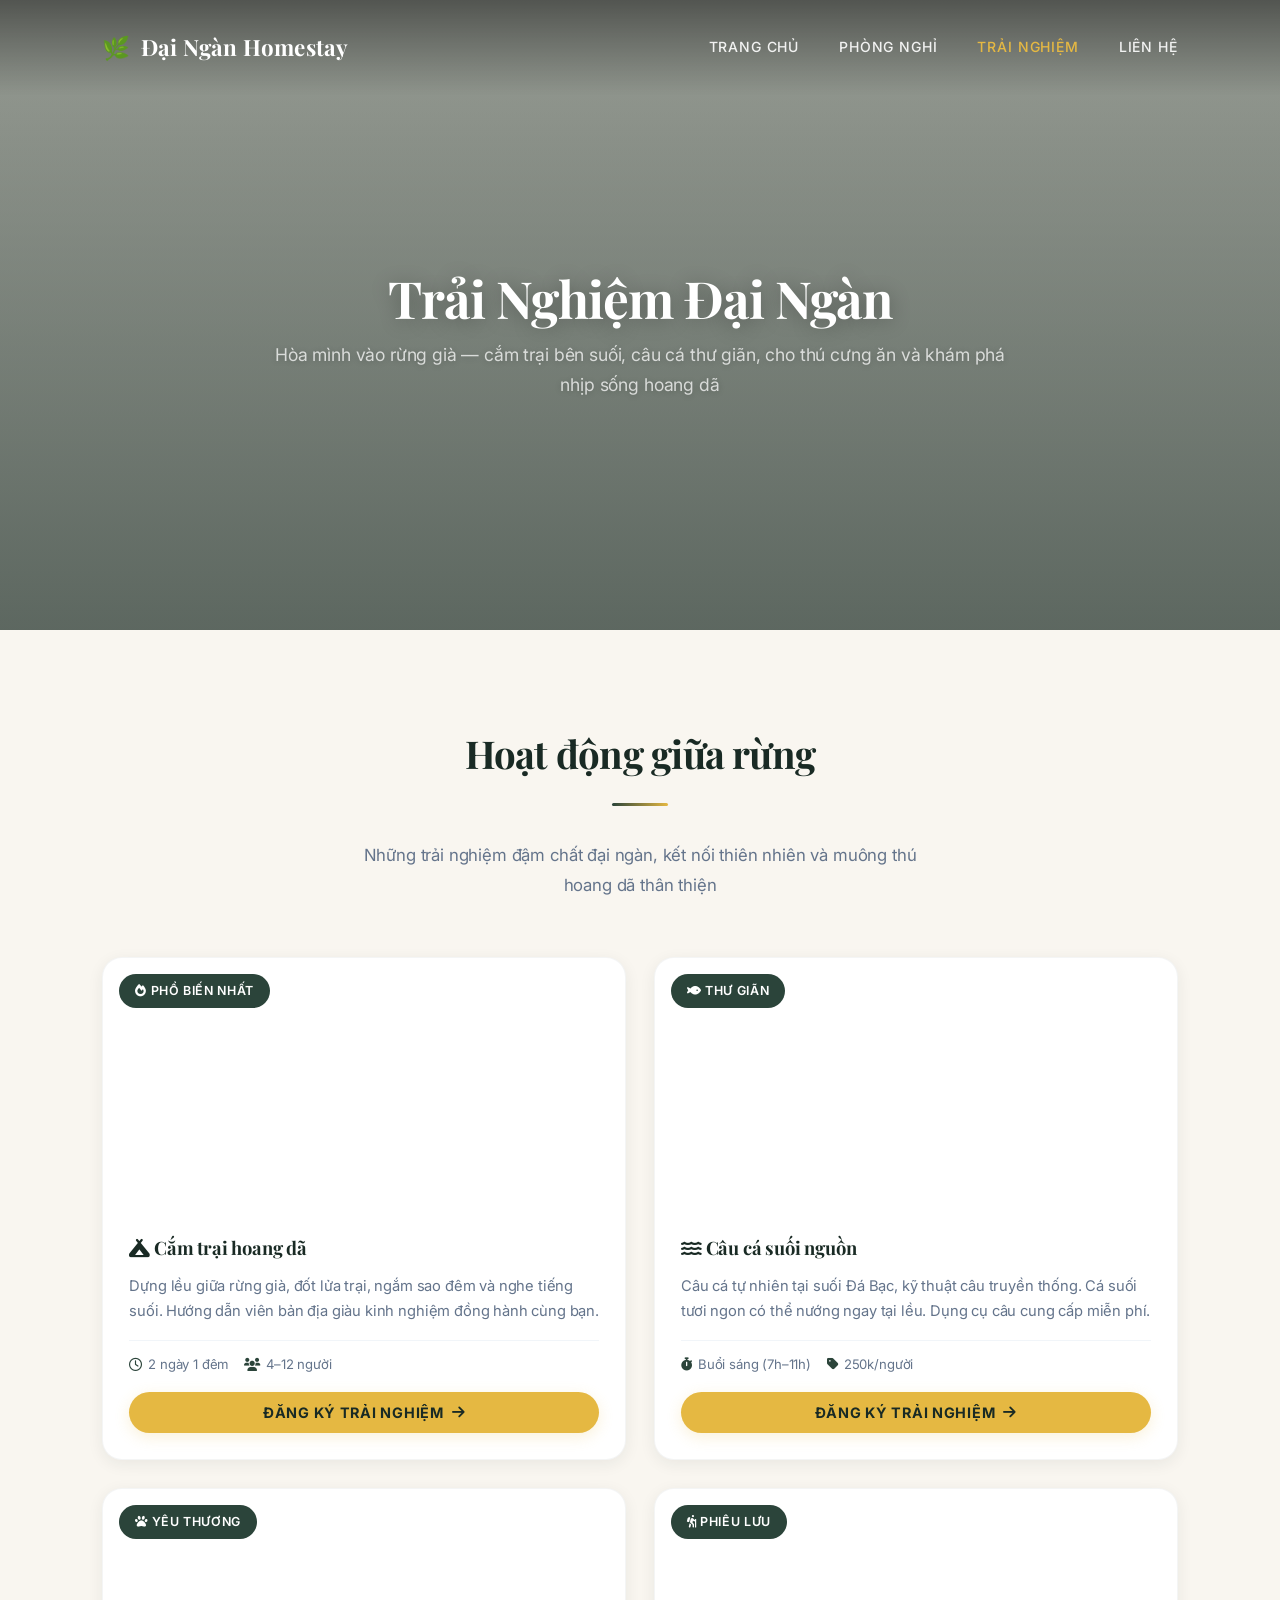
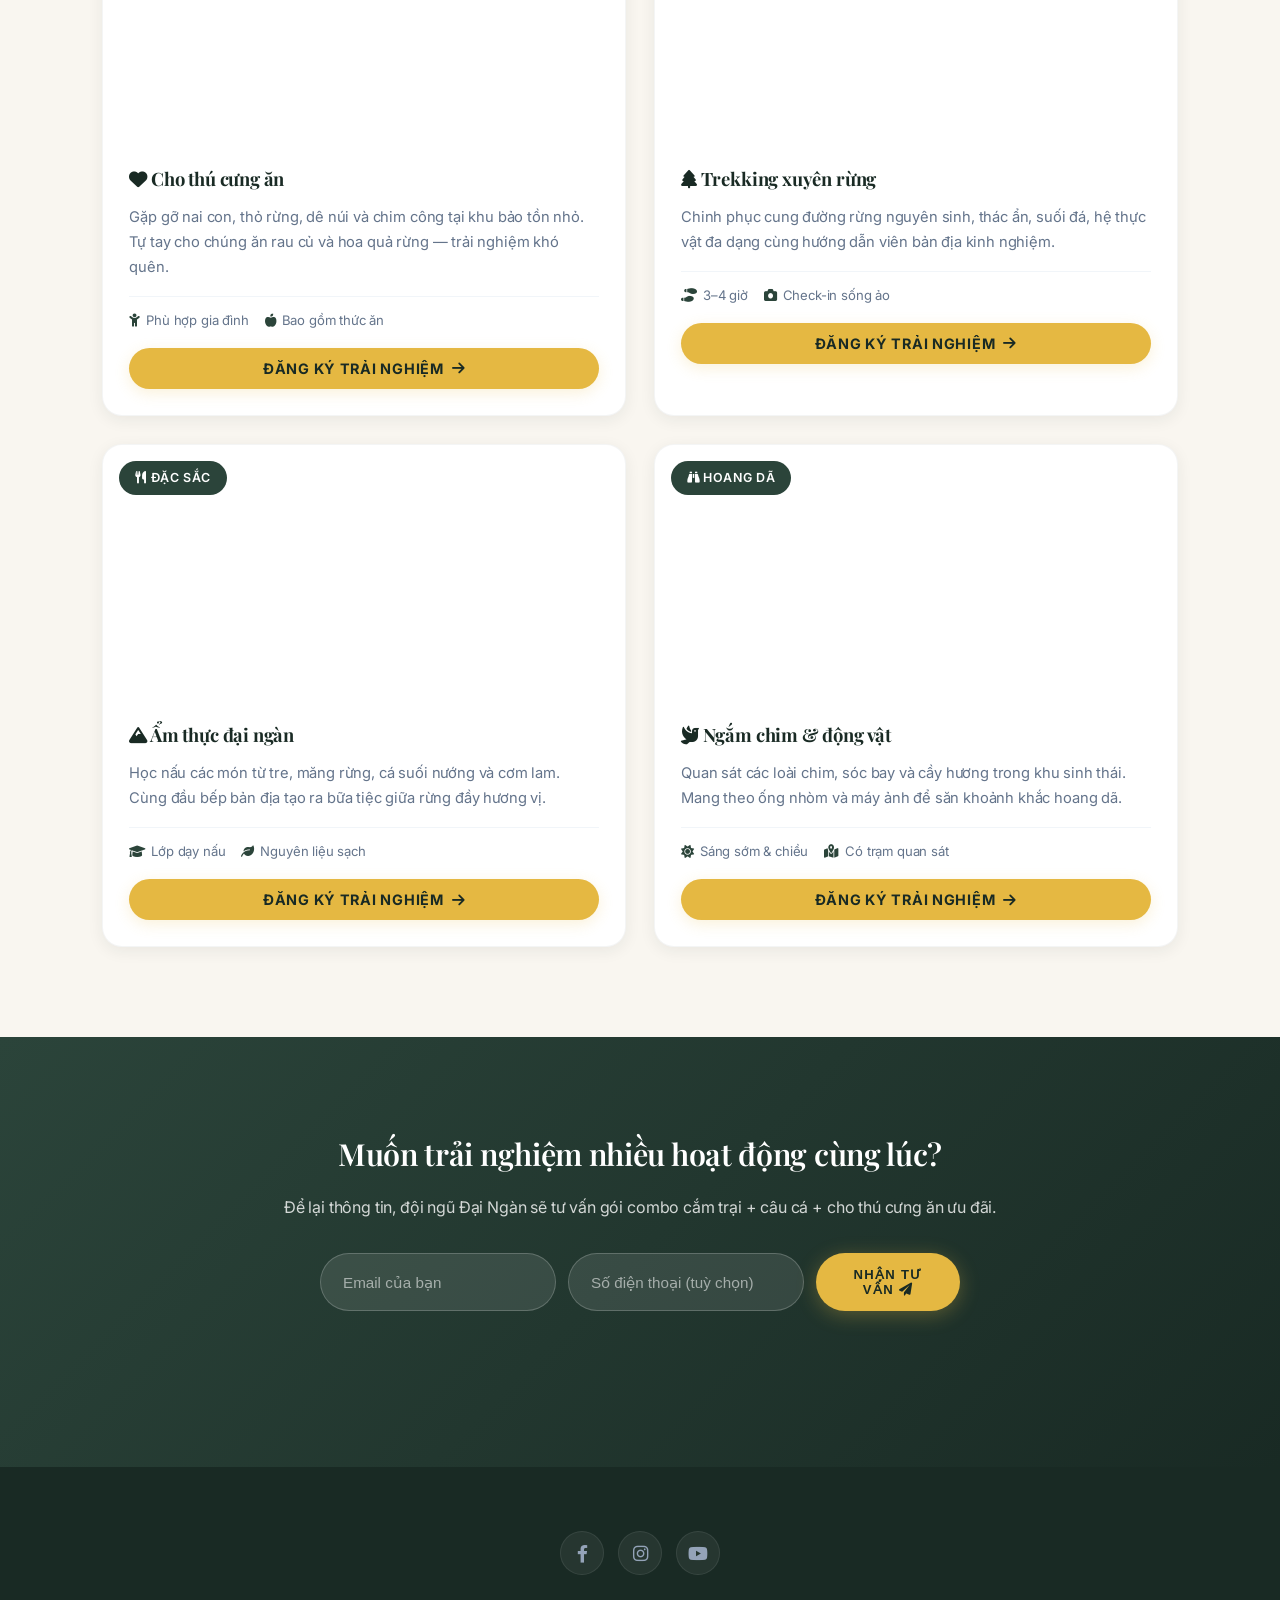
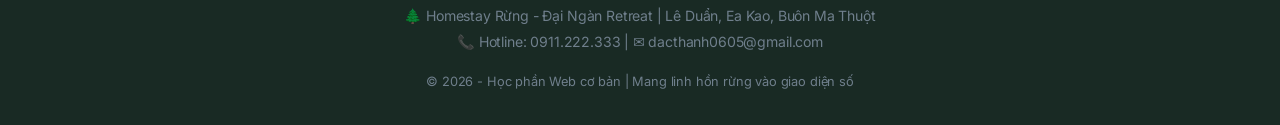
==== act.html @ c69ab0f9 "first" ====
<!DOCTYPE html>
<html lang="vi">
<head>
  <meta charset="UTF-8">
  <meta name="viewport" content="width=device-width, initial-scale=1.0, user-scalable=yes">
  <title>Trải nghiệm | Đại Ngàn Homestay</title>
  <link href="https://fonts.googleapis.com/css2?family=Inter:opsz,wght@14..32,300;400;500;600;700&family=Playfair+Display:wght@400;500;600;700;800&display=swap" rel="stylesheet">
  <link rel="stylesheet" href="https://cdnjs.cloudflare.com/ajax/libs/font-awesome/6.0.0-beta3/css/all.min.css">
  <link rel="stylesheet" href="style.css">
  <style>
    .activities {
      padding: 90px 8%;
      background: var(--wood-beige);
    }
    .section-header {
      text-align: center;
      margin-bottom: 56px;
    }
    .section-header h2 {
      font-family: var(--font-serif);
      font-size: clamp(1.8rem, 3vw, 2.5rem);
      color: var(--forest-dark);
      padding-bottom: 20px;
      position: relative;
    }
    .section-header h2::after {
      content: '';
      display: block;
      width: 56px;
      height: 3px;
      background: linear-gradient(to right, var(--primary-green), var(--amber-gold));
      margin: 16px auto 0;
      border-radius: 2px;
    }
    .section-header p {
      color: var(--text-light);
      font-size: 1.05rem;
      margin-top: 14px;
      max-width: 560px;
      margin-left: auto;
      margin-right: auto;
    }
    .card-content {
      padding: 24px 26px 26px;
    }
    .card-content h3 {
      font-size: 1.15rem;
      margin-bottom: 10px;
      color: var(--forest-dark);
    }
    .card-content p {
      color: var(--text-light);
      font-size: 0.92rem;
      line-height: 1.7;
      margin-bottom: 16px;
    }
    .info-row {
      display: flex;
      gap: 16px;
      flex-wrap: wrap;
      font-size: 0.82rem;
      color: var(--text-light);
      margin-bottom: 16px;
      padding-top: 12px;
      border-top: 1px solid #f1f5f9;
    }
    .info-row span {
      display: flex;
      align-items: center;
      gap: 6px;
    }
    .info-row i {
      color: var(--primary-green);
    }
    .callout h3 {
      font-family: var(--font-serif);
      font-size: 1.9rem;
      font-weight: 600;
      margin-bottom: 12px;
      color: white;
    }
    .callout > p {
      opacity: 0.8;
      margin-bottom: 32px;
      font-size: 1rem;
    }
    #consultBtn {
      background: var(--amber-gold);
      color: var(--forest-dark);
      border: none;
      padding: 14px 36px;
      font-size: 0.82rem;
      font-weight: 700;
      letter-spacing: 0.1em;
      text-transform: uppercase;
      border-radius: 50px;
      cursor: pointer;
      transition: var(--transition);
      box-shadow: 0 4px 20px rgba(229,184,66,0.3);
    }
    #consultBtn:hover {
      background: var(--amber-hover);
      transform: translateY(-2px);
    }
    #formFeedback {
      margin-top: 14px;
      font-size: 0.88rem;
      color: #FFE3A4;
      min-height: 20px;
    }
  </style>
</head>
<body>

<nav class="navbar">
  <a href="index.html" class="logo"><span>🌿</span> Đại Ngàn Homestay</a>
  <div class="nav-links">
    <a href="index.html">Trang chủ</a>
    <a href="rooms.html">Phòng nghỉ</a>
    <a href="act.html">Trải nghiệm</a>
    <a href="contact.html">Liên hệ</a>
  </div>
</nav>

<section class="hero-forest">
  <div class="hero-content">
    <h1>Trải Nghiệm Đại Ngàn</h1>
    <p>Hòa mình vào rừng già — cắm trại bên suối, câu cá thư giãn, cho thú cưng ăn và khám phá nhịp sống hoang dã</p>
  </div>
</section>

<section class="activities">
  <div class="section-header">
    <h2>Hoạt động giữa rừng</h2>
    <p>Những trải nghiệm đậm chất đại ngàn, kết nối thiên nhiên và muông thú hoang dã thân thiện</p>
  </div>
  <div class="activity-grid">

    <div class="activity-card">
      <div class="card-img" style="background-image: url('https://images.pexels.com/photos/1687845/pexels-photo-1687845.jpeg?auto=compress&cs=tinysrgb&w=600');">
        <div class="badge"><i class="fas fa-fire"></i> Phổ biến nhất</div>
      </div>
      <div class="card-content">
        <h3><i class="fas fa-campground"></i> Cắm trại hoang dã</h3>
        <p>Dựng lều giữa rừng già, đốt lửa trại, ngắm sao đêm và nghe tiếng suối. Hướng dẫn viên bản địa giàu kinh nghiệm đồng hành cùng bạn.</p>
        <div class="info-row">
          <span><i class="far fa-clock"></i> 2 ngày 1 đêm</span>
          <span><i class="fas fa-users"></i> 4–12 người</span>
        </div>
        <button class="btn-forest" onclick="redirectToContact('Hoạt động cắm trại, câu cá', 'Chào Đại Ngàn, mình muốn đăng ký trải nghiệm Cắm trại hoang dã cho nhóm.')">Đăng ký trải nghiệm <i class="fas fa-arrow-right"></i></button>
      </div>
    </div>

    <div class="activity-card">
      <div class="card-img" style="background-image: url('https://www.hanoizoo.com/wp-content/uploads/2025/12/cach-cau-ca-suoi-9de86a.webp');">
        <div class="badge"><i class="fas fa-fish"></i> Thư giãn</div>
      </div>
      <div class="card-content">
        <h3><i class="fas fa-water"></i> Câu cá suối nguồn</h3>
        <p>Câu cá tự nhiên tại suối Đá Bạc, kỹ thuật câu truyền thống. Cá suối tươi ngon có thể nướng ngay tại lều. Dụng cụ câu cung cấp miễn phí.</p>
        <div class="info-row">
          <span><i class="fas fa-stopwatch"></i> Buổi sáng (7h–11h)</span>
          <span><i class="fas fa-tag"></i> 250k/người</span>
        </div>
        <button class="btn-forest" onclick="redirectToContact('Hoạt động cắm trại, câu cá', 'Chào Đại Ngàn, mình muốn đăng ký trải nghiệm Câu cá suối nguồn vào cuối tuần.')">Đăng ký trải nghiệm <i class="fas fa-arrow-right"></i></button>
      </div>
    </div>

    <div class="activity-card">
      <div class="card-img" style="background-image: url('https://file.hstatic.net/200000159621/article/6.16_2a5ddb30a93848b495a51e07ea2e231a_1024x1024.jpg');">
        <div class="badge"><i class="fas fa-paw"></i> Yêu thương</div>
      </div>
      <div class="card-content">
        <h3><i class="fas fa-heart"></i> Cho thú cưng ăn</h3>
        <p>Gặp gỡ nai con, thỏ rừng, dê núi và chim công tại khu bảo tồn nhỏ. Tự tay cho chúng ăn rau củ và hoa quả rừng — trải nghiệm khó quên.</p>
        <div class="info-row">
          <span><i class="fas fa-child"></i> Phù hợp gia đình</span>
          <span><i class="fas fa-apple-alt"></i> Bao gồm thức ăn</span>
        </div>
        <button class="btn-forest" onclick="redirectToContact('Cho thú cưng ăn & thiên nhiên', 'Chào Đại Ngàn, mình muốn đặt lịch trải nghiệm Cho thú cưng ăn cho gia đình có bé nhỏ.')">Đăng ký trải nghiệm <i class="fas fa-arrow-right"></i></button>
      </div>
    </div>

    <div class="activity-card">
      <div class="card-img" style="background-image: url('https://campingsport.vn/wp-content/uploads/2025/02/Phan-biet-giua-trekking-va-hiking-camping-sport-1024x576.jpg');">
        <div class="badge"><i class="fas fa-hiking"></i> Phiêu lưu</div>
      </div>
      <div class="card-content">
        <h3><i class="fas fa-tree"></i> Trekking xuyên rừng</h3>
        <p>Chinh phục cung đường rừng nguyên sinh, thác ẩn, suối đá, hệ thực vật đa dạng cùng hướng dẫn viên bản địa kinh nghiệm.</p>
        <div class="info-row">
          <span><i class="fas fa-shoe-prints"></i> 3–4 giờ</span>
          <span><i class="fas fa-camera"></i> Check-in sống ảo</span>
        </div>
        <button class="btn-forest" onclick="redirectToContact('Hoạt động cắm trại, câu cá', 'Chào Đại Ngàn, tư vấn giúp mình cung đường Trekking xuyên rừng 8km nhé.')">Đăng ký trải nghiệm <i class="fas fa-arrow-right"></i></button>
      </div>
    </div>

    <div class="activity-card">
      <div class="card-img" style="background-image: url('https://tl.cdnchinhphu.vn/344445545208135680/2025/3/24/anh-2-at-1742802826100702445035.jpg');">
        <div class="badge"><i class="fas fa-utensils"></i> Đặc sắc</div>
      </div>
      <div class="card-content">
        <h3><i class="fas fa-mountain"></i> Ẩm thực đại ngàn</h3>
        <p>Học nấu các món từ tre, măng rừng, cá suối nướng và cơm lam. Cùng đầu bếp bản địa tạo ra bữa tiệc giữa rừng đầy hương vị.</p>
        <div class="info-row">
          <span><i class="fas fa-mortar-board"></i> Lớp dạy nấu</span>
          <span><i class="fas fa-leaf"></i> Nguyên liệu sạch</span>
        </div>
        <button class="btn-forest" onclick="redirectToContact('Đặt phòng homestay', 'Chào Đại Ngàn, mình quan tâm đến lớp học Ẩm thực đại ngàn và nấu ăn bản địa.')">Đăng ký trải nghiệm <i class="fas fa-arrow-right"></i></button>
      </div>
    </div>

    <div class="activity-card">
      <div class="card-img" style="background-image: url('https://cdn2.tuoitre.vn/thumb_w/480/2019/6/3/son-tra-2019p038-1559536140517246128003-15595490906332133798494.png');">
        <div class="badge"><i class="fas fa-binoculars"></i> Hoang dã</div>
      </div>
      <div class="card-content">
        <h3><i class="fas fa-dove"></i> Ngắm chim & động vật</h3>
        <p>Quan sát các loài chim, sóc bay và cầy hương trong khu sinh thái. Mang theo ống nhòm và máy ảnh để săn khoảnh khắc hoang dã.</p>
        <div class="info-row">
          <span><i class="fas fa-sun"></i> Sáng sớm & chiều</span>
          <span><i class="fas fa-map-marked-alt"></i> Có trạm quan sát</span>
        </div>
        <button class="btn-forest" onclick="redirectToContact('Hoạt động cắm trại, câu cá', 'Chào Đại Ngàn, mình muốn đăng ký tour Ngắm chim & động vật hoang dã ban sớm.')">Đăng ký trải nghiệm <i class="fas fa-arrow-right"></i></button>
      </div>
    </div>

  </div>
</section>

<div class="callout">
  <h3>Muốn trải nghiệm nhiều hoạt động cùng lúc?</h3>
  <p>Để lại thông tin, đội ngũ Đại Ngàn sẽ tư vấn gói combo cắm trại + câu cá + cho thú cưng ăn ưu đãi.</p>
  <div class="contact-form">
    <input type="email" id="contactEmail" placeholder="Email của bạn">
    <input type="text" id="contactPhone" placeholder="Số điện thoại (tuỳ chọn)">
    <button id="consultBtn">Nhận tư vấn <i class="fas fa-paper-plane"></i></button>
  </div>
  <p id="formFeedback"></p>
</div>

<footer>
  <div class="social">
    <i class="fab fa-facebook-f"></i>
    <i class="fab fa-instagram"></i>
    <i class="fab fa-youtube"></i>
  </div>
  <p style="margin-top: 1rem;">🌲 Homestay Rừng - Đại Ngàn Retreat | Lê Duẩn, Ea Kao, Buôn Ma Thuột</p>
  <p>📞 Hotline: 0911.222.333 | ✉️ dacthanh0605@gmail.com</p>
  <p style="margin-top: 1rem; font-size: 0.8rem;">© 2026 - Học phần Web cơ bản | Mang linh hồn rừng vào giao diện số</p>
</footer>

<script src="script.js"></script>
<script>
  // Hàm xử lý chuyển trang thông minh qua contact.html kèm theo dữ liệu
  function redirectToContact(subjectValue, messageValue) {
    // Mã hóa các chuỗi ký tự để đưa an toàn lên thanh URL
    const encodedSubject = encodeURIComponent(subjectValue);
    const encodedMessage = encodeURIComponent(messageValue);
    
    // Chuyển hướng trình duyệt sang trang liên hệ kèm tham số
    window.location.href = `contact.html?subject=${encodedSubject}&message=${encodedMessage}`;
  }

  const consultBtn = document.getElementById('consultBtn');
  const feedback = document.getElementById('formFeedback');
  
  consultBtn.addEventListener('click', function() {
    const email = document.getElementById('contactEmail').value.trim();
    const phone = document.getElementById('contactPhone').value.trim();
    if(!email && !phone) {
      feedback.textContent = '⚠️ Vui lòng nhập email hoặc số điện thoại để nhận tư vấn.';
      return;
    }
    
    // Nếu khách nhập thông tin ở khung combo, chuyển thẳng họ sang trang contact và điền sẵn lời nhắn combo
    const comboMsg = `Tôi muốn nhận tư vấn gói combo tích hợp nhiều hoạt động. Email: ${email || 'Trống'}, SĐT: ${phone || 'Trống'}.`;
    redirectToContact('Hoạt động cắm trại, câu cá', comboMsg);
  });
</script>
</body>
</html>
---- style.css ----
/* =====================================================
   STYLE NÂNG CẤP - KHÁCH SẠN ĐẠI NGÀN
   Phiên bản: Professional Edition
===================================================== */

/* ----- 1. CORE VARIABLES & RESET ----- */
:root {
  --primary-green: #2b443a;
  --light-green: #3d5e51;
  --amber-gold: #e5b842;
  --amber-hover: #cd9f30;
  --accent-gold: var(--amber-gold);
  --forest-dark: #192a24;
  --wood-beige: #f9f6f0;
  --text-main: #334155;
  --text-light: #64748b;

  --font-serif: 'Playfair Display', 'Cormorant Garamond', serif;
  --font-sans: 'Inter', 'Plus Jakarta Sans', system-ui, sans-serif;

  --transition: all 0.3s cubic-bezier(0.22, 1, 0.36, 1);
  --shadow-sm: 0 4px 16px rgba(25, 42, 36, 0.07);
  --shadow-md: 0 8px 28px rgba(25, 42, 36, 0.10);
  --shadow-lg: 0 20px 48px rgba(25, 42, 36, 0.14);
  --radius: 16px;
}

* {
  margin: 0;
  padding: 0;
  box-sizing: border-box;
}

body {
  font-family: var(--font-sans);
  color: var(--text-main);
  background: linear-gradient(180deg, #fef9ef 0%, #f7f3e9 100%);
  line-height: 1.75;
  letter-spacing: -0.01em;
  overflow-x: hidden;
}

.container {
  max-width: 1200px;
  margin: 0 auto;
  padding: 6rem 2rem;
}

/* ----- 2. TYPOGRAPHY ----- */
h1, .hero-content h1 {
  font-size: clamp(2.5rem, 4vw, 4rem);
  line-height: 1.12;
  font-family: var(--font-serif);
  font-weight: 700;
  letter-spacing: -0.02em;
}

h2, .section-title {
  font-size: clamp(1.8rem, 3vw, 2.5rem);
  font-family: var(--font-serif);
  color: var(--forest-dark);
  letter-spacing: -0.02em;
}

h3 {
  font-size: 1.25rem;
  font-family: var(--font-serif);
  letter-spacing: -0.01em;
}

p {
  font-size: 1rem;
  line-height: 1.8;
}

/* ----- 3. NAVBAR & HEADER ----- */
.navbar, .header {
  position: fixed;
  top: 0;
  left: 0;
  width: 100%;
  display: flex;
  justify-content: space-between;
  align-items: center;
  padding: 28px 8%;
  z-index: 1000;
  background: linear-gradient(to bottom, rgba(0,0,0,0.45) 0%, transparent 100%);
  transition: background 0.4s ease, padding 0.3s ease, box-shadow 0.3s ease;
}

.navbar .logo, .header .logo {
  font-family: var(--font-serif);
  font-size: 1.4rem;
  font-weight: 700;
  color: #ffffff;
  display: flex;
  align-items: center;
  gap: 10px;
  text-decoration: none;
  letter-spacing: 0.01em;
}

.nav-links {
  display: flex;
  gap: 2.5rem;
  align-items: center;
}

.nav-links a {
  font-family: var(--font-sans);
  font-size: 0.875rem;
  font-weight: 500;
  color: rgba(255,255,255,0.9);
  text-decoration: none;
  position: relative;
  padding: 4px 0;
  letter-spacing: 0.06em;
  text-transform: uppercase;
  transition: var(--transition);
}

.nav-links a::after {
  content: '';
  position: absolute;
  bottom: -2px;
  left: 0;
  width: 0;
  height: 1.5px;
  background: var(--amber-gold);
  transition: width 0.35s cubic-bezier(0.22, 1, 0.36, 1);
}

.nav-links a:hover {
  color: var(--amber-gold);
}

.nav-links a:hover::after {
  width: 100%;
}

/* Navbar scrolled */
.navbar.scrolled,
.header.scrolled {
  position: fixed;
  background: rgba(20, 38, 31, 0.92);
  backdrop-filter: blur(20px);
  -webkit-backdrop-filter: blur(20px);
  border-bottom: 1px solid rgba(229, 184, 66, 0.15);
  padding: 18px 8%;
  box-shadow: 0 4px 30px rgba(0,0,0,0.15);
}



@media (max-width: 768px) {
  .navbar, .header {
    padding: 18px 5%;
    flex-wrap: wrap;
  }
  .nav-links {
    gap: 1.2rem;
    flex-wrap: wrap;
    justify-content: center;
    margin-top: 10px;
  }
  .nav-links a {
    font-size: 0.8rem;
  }
}

/* ----- 4. BUTTONS ----- */
.btn-forest, .btn-book, .btn-submit {
  display: inline-block;
  background: var(--amber-gold);
  color: var(--forest-dark);
  border: none;
  padding: 14px 36px;
  font-size: 0.82rem;
  font-weight: 700;
  letter-spacing: 0.1em;
  text-transform: uppercase;
  border-radius: 50px;
  cursor: pointer;
  transition: var(--transition);
  box-shadow: 0 4px 20px rgba(229, 184, 66, 0.35);
  position: relative;
  overflow: hidden;
  text-decoration: none;
}

.btn-forest::before, .btn-book::before, .btn-submit::before {
  content: '';
  position: absolute;
  inset: 0;
  background: linear-gradient(120deg, transparent, rgba(255,255,255,0.3), transparent);
  transform: translateX(-100%);
  transition: 0.65s ease;
}

.btn-forest:hover::before, .btn-book:hover::before, .btn-submit:hover::before {
  transform: translateX(100%);
}

.btn-forest:hover, .btn-book:hover, .btn-submit:hover {
  background: var(--amber-hover);
  transform: translateY(-2px);
  box-shadow: 0 8px 28px rgba(229, 184, 66, 0.45);
}

/* ----- 5. SECTION TITLE ----- */
.section-title {
  text-align: center;
  margin-bottom: 56px;
  position: relative;
  padding-bottom: 22px;
}

.section-title::after {
  content: '';
  display: block;
  width: 56px;
  height: 3px;
  background: linear-gradient(to right, var(--primary-green), var(--amber-gold));
  margin: 18px auto 0;
  border-radius: 2px;
}

.section-title p,
.section-title + p {
  color: var(--text-light);
  font-size: 1.05rem;
  margin-top: 12px;
}

/* ----- 6. HERO (TRANG CHỦ) ----- */
.hero {
  height: 100vh;
  min-height: 620px;
  background: linear-gradient(rgba(20, 38, 31, 0.4), rgba(20, 38, 31, 0.65)),
              url('https://images.pexels.com/photos/258154/pexels-photo-258154.jpeg?auto=compress&cs=tinysrgb&w=1600') no-repeat center center/cover;
  display: flex;
  align-items: center;
  justify-content: center;
  text-align: center;
  padding: 0 24px;
  position: relative;
}

.hero::after {
  content: '';
  position: absolute;
  bottom: 0;
  left: 0;
  right: 0;
  height: 80px;
  background: linear-gradient(to bottom, transparent, #fef9ef);
}

.hero-content {
  max-width: 760px;
  color: #ffffff;
  position: relative;
  z-index: 1;
}

.hero-content h1 {
  margin-bottom: 20px;
  text-shadow: 0 2px 20px rgba(0,0,0,0.3);
}

.hero-content p {
  font-size: 1.15rem;
  margin-bottom: 40px;
  opacity: 0.92;
  line-height: 1.7;
  text-shadow: 0 1px 6px rgba(0,0,0,0.2);
}

/* Scroll indicator */
.hero-scroll {
  position: absolute;
  bottom: 100px;
  left: 50%;
  transform: translateX(-50%);
  display: flex;
  flex-direction: column;
  align-items: center;
  gap: 8px;
  color: rgba(255,255,255,0.6);
  font-size: 0.75rem;
  letter-spacing: 0.1em;
  text-transform: uppercase;
  animation: bounceDown 2s ease infinite;
}

@keyframes bounceDown {
  0%, 100% { transform: translateX(-50%) translateY(0); }
  50% { transform: translateX(-50%) translateY(8px); }
}

/* ----- 7. INTRO SECTION ----- */
.intro-section {
  padding: 80px 6%;
  background: #ffffff;
  border-radius: 24px;
  margin: -50px 3% 0;
  box-shadow: var(--shadow-lg);
  position: relative;
  z-index: 2;
}

.intro-grid {
  display: grid;
  grid-template-columns: 1.2fr 1fr;
  gap: 70px;
  align-items: center;
}

@media (max-width: 992px) {
  .intro-grid { grid-template-columns: 1fr; gap: 40px; }
  .intro-section { margin: 20px 0 0; border-radius: 0; }
}

.intro-text h2 {
  font-size: clamp(1.8rem, 2.5vw, 2.4rem);
  margin-bottom: 20px;
}

.intro-text p {
  color: var(--text-light);
  margin-bottom: 14px;
}

.intro-highlight {
  display: grid;
  grid-template-columns: repeat(3, 1fr);
  gap: 16px;
  margin-top: 36px;
}

@media (max-width: 500px) {
  .intro-highlight { grid-template-columns: 1fr; }
}

.highlight-item {
  text-align: center;
  padding: 22px 12px;
  background: var(--wood-beige);
  border-radius: var(--radius);
  border-bottom: 2px solid transparent;
  background-image: linear-gradient(var(--wood-beige), var(--wood-beige)),
                    linear-gradient(to right, var(--primary-green), var(--amber-gold));
  background-origin: border-box;
  background-clip: padding-box, border-box;
  border: 2px solid transparent;
  transition: var(--transition);
  cursor: default;
}

.highlight-item:hover {
  transform: translateY(-5px);
  box-shadow: var(--shadow-md);
}

.highlight-item i {
  font-size: 1.6rem;
  color: var(--primary-green);
  margin-bottom: 10px;
  display: block;
}

.highlight-item h4 {
  font-family: var(--font-serif);
  font-size: 1rem;
  color: var(--forest-dark);
  margin-bottom: 4px;
}

.highlight-item p {
  font-size: 0.82rem;
  color: var(--text-light);
  line-height: 1.5;
}

.intro-img img {
  width: 100%;
  height: 520px;
  object-fit: cover;
  border-radius: 20px;
  box-shadow: var(--shadow-lg);
  transition: transform 0.5s ease;
}

.intro-img img:hover {
  transform: scale(1.02);
}

/* ----- 8. ROOMS SECTION ----- */
.rooms {
  padding: 100px 8%;
  background: var(--wood-beige);
}

.room-cards {
  display: grid;
  grid-template-columns: repeat(auto-fit, minmax(300px, 1fr));
  gap: 28px;
}

.room-item {
  background: #ffffff;
  border-radius: 20px;
  overflow: hidden;
  box-shadow: var(--shadow-sm);
  transition: all 0.45s cubic-bezier(0.22, 1, 0.36, 1);
  display: flex;
  flex-direction: column;
}

.room-item:hover {
  transform: translateY(-10px);
  box-shadow: var(--shadow-lg);
}

.room-img {
  height: 240px;
  background-size: cover;
  background-position: center;
  transition: transform 0.55s ease;
  overflow: hidden;
}

.room-item:hover .room-img {
  transform: scale(1.05);
}

.room-item h3 {
  padding: 22px 24px 8px;
  font-size: 1.15rem;
}

.room-item > p {
  padding: 0 24px 20px;
  color: var(--text-light);
  font-size: 0.92rem;
  flex: 1;
}

.price-badge {
  background: var(--primary-green);
  color: #ffffff;
  padding: 14px 24px;
  font-weight: 600;
  font-size: 0.9rem;
  letter-spacing: 0.03em;
  display: flex;
  align-items: center;
  justify-content: space-between;
}


/* ----- 9. FOREST QUOTE ----- */
.forest-quote {
  padding: 90px 12%;
  background: #ffffff;
  text-align: center;
  font-family: var(--font-serif);
  font-size: clamp(1.2rem, 2vw, 1.55rem);
  font-style: italic;
  color: var(--primary-green);
  border-top: 1px solid rgba(43,68,58,0.08);
  border-bottom: 1px solid rgba(43,68,58,0.08);
  position: relative;
  line-height: 1.7;
}

.forest-quote::before {
  content: '\201C';
  font-size: 10rem;
  color: var(--amber-gold);
  opacity: 0.12;
  position: absolute;
  top: 10px;
  left: 8%;
  line-height: 1;
  font-family: Georgia, serif;
  pointer-events: none;
}

/* ----- 10. CONTACT CTA ----- */
.contact-cta {
  padding: 90px 8%;
  background: linear-gradient(135deg, var(--primary-green) 0%, var(--forest-dark) 100%);
  color: #ffffff;
  text-align: center;
}

.contact-cta h3 {
  font-family: var(--font-serif);
  font-size: 2rem;
  margin-bottom: 16px;
  font-weight: 600;
}

.contact-cta p {
  opacity: 0.8;
  margin-bottom: 36px;
  font-size: 1.05rem;
  max-width: 560px;
  margin-left: auto;
  margin-right: auto;
}

/* ----- 11. TRANG PHÒNG (rooms.html) ----- */
.page-header {
  background: linear-gradient(rgba(25, 42, 36, 0.5), rgba(25, 42, 36, 0.75)),
              url('https://images.pexels.com/photos/1229042/pexels-photo-1229042.jpeg?auto=compress&cs=tinysrgb&w=1200') no-repeat center center/cover;
  padding: 160px 20px 100px;
  min-height: 55vh;
  display: flex;
  flex-direction: column;
  align-items: center;
  justify-content: center;
  text-align: center;
  color: #ffffff;
}

.page-header h1 {
  margin-bottom: 12px;
}

.page-header p {
  opacity: 0.8;
  font-size: 1.1rem;
}

.rooms-detail-grid {
  display: grid;
  grid-template-columns: repeat(auto-fit, minmax(480px, 1fr));
  gap: 32px;
  margin-bottom: 60px;
}

@media (max-width: 600px) {
  .rooms-detail-grid { grid-template-columns: 1fr; }
}

.room-detail-card {
  background: #ffffff;
  border-radius: 20px;
  padding: 28px;
  box-shadow: var(--shadow-sm);
  transition: var(--transition);
  border: 1px solid rgba(43,68,58,0.06);
}

.room-detail-card:hover {
  transform: translateY(-5px);
  box-shadow: var(--shadow-md);
}

.room-detail-img {
  width: 100%;
  height: 280px;
  border-radius: 12px;
  overflow: hidden;
  margin-bottom: 22px;
}

.room-detail-img img {
  width: 100%;
  height: 100%;
  object-fit: cover;
  transition: transform 0.45s ease;
}

.room-detail-card:hover .room-detail-img img {
  transform: scale(1.04);
}

/* Table */
.comparison-section {
  margin: 80px 0;
}

.table-responsive {
  overflow-x: auto;
  border-radius: 16px;
  box-shadow: var(--shadow-sm);
}

table {
  width: 100%;
  border-collapse: collapse;
  background: #ffffff;
  border-radius: 16px;
  overflow: hidden;
}

th, td {
  padding: 16px 22px;
  text-align: left;
  font-size: 0.95rem;
}

thead {
  background: var(--primary-green);
  color: #ffffff;
}

thead th {
  font-weight: 600;
  letter-spacing: 0.04em;
  font-size: 0.85rem;
  text-transform: uppercase;
}

tbody tr {
  border-bottom: 1px solid #f1f5f9;
  transition: background 0.2s ease;
}

tbody tr:last-child { border-bottom: none; }

tbody tr:hover {
  background: var(--wood-beige);
}

.quick-booking {
  background: #ffffff;
  padding: 44px;
  border-radius: 20px;
  text-align: center;
  border: 1px solid rgba(43,68,58,0.08);
  box-shadow: var(--shadow-sm);
  position: relative;
  overflow: hidden;
}

.quick-booking::before {
  content: '';
  position: absolute;
  top: 0;
  left: 0;
  right: 0;
  height: 4px;
  background: linear-gradient(to right, var(--primary-green), var(--amber-gold));
}

/* ----- 12. TRANG HOẠT ĐỘNG (act.html) ----- */
.hero-forest {
  height: 70vh;
  min-height: 480px;
  background: linear-gradient(rgba(25, 42, 36, 0.45), rgba(25, 42, 36, 0.7)),
              url('https://images.pexels.com/photos/1687845/pexels-photo-1687845.jpeg?auto=compress&cs=tinysrgb&w=1920') no-repeat center center/cover;
  display: flex;
  align-items: center;
  justify-content: center;
  text-align: center;
  padding: 80px 24px 0;
}

.hero-forest h1 {
  font-size: clamp(2rem, 4vw, 3.2rem);
  color: #ffffff;
  margin-bottom: 12px;
}

.hero-forest p {
  color: rgba(255,255,255,0.8);
  font-size: 1.1rem;
}

.activity-grid {
  display: grid;
  grid-template-columns: repeat(auto-fit, minmax(340px, 1fr));
  gap: 28px;
}

.activity-card {
  background: #ffffff;
  border-radius: 20px;
  overflow: hidden;
  box-shadow: var(--shadow-sm);
  transition: all 0.45s cubic-bezier(0.22, 1, 0.36, 1);
  border: 1px solid rgba(43,68,58,0.05);
}

.activity-card:hover {
  transform: translateY(-8px);
  box-shadow: var(--shadow-lg);
}

.card-img {
  height: 250px;
  background-size: cover;
  background-position: center;
  position: relative;
  transition: transform 0.5s ease;
  overflow: hidden;
}

.activity-card:hover .card-img {
  transform: scale(1.04);
}

.badge {
  position: absolute;
  top: 16px;
  left: 16px;
  background: var(--primary-green);
  color: white;
  padding: 6px 16px;
  border-radius: 30px;
  font-size: 0.78rem;
  font-weight: 600;
  letter-spacing: 0.05em;
  text-transform: uppercase;
}

.card-content {
  padding: 22px 24px;
}

.btn-activity {
  width: 100%;
  background: var(--wood-beige);
  border: 1.5px solid rgba(61, 94, 81, 0.18);
  padding: 13px;
  border-radius: 10px;
  font-weight: 600;
  font-size: 0.85rem;
  letter-spacing: 0.05em;
  text-transform: uppercase;
  cursor: pointer;
  transition: var(--transition);
  margin-top: 16px;
  color: var(--forest-dark);
}

.activity-card:hover .btn-activity {
  background: var(--amber-gold);
  color: var(--forest-dark);
  border-color: var(--amber-gold);
}

.callout {
  padding: 90px 8%;
  background: linear-gradient(135deg, var(--primary-green) 0%, var(--forest-dark) 100%);
  color: white;
  text-align: center;
}

.callout h2 {
  color: white;
  margin-bottom: 12px;
}

.callout p {
  opacity: 0.8;
  margin-bottom: 36px;
}

.callout .contact-form {
  display: flex;
  justify-content: center;
  gap: 12px;
  max-width: 640px;
  margin: 0 auto;
}

@media (max-width: 600px) {
  .callout .contact-form { flex-direction: column; }
}

.callout .contact-form input {
  flex: 1;
  padding: 14px 22px;
  border-radius: 50px;
  background: rgba(255,255,255,0.1);
  border: 1px solid rgba(255,255,255,0.2);
  color: white;
  font-size: 0.95rem;
  transition: var(--transition);
}

.callout .contact-form input:focus {
  outline: none;
  background: rgba(255,255,255,0.15);
  border-color: var(--amber-gold);
}

.callout .contact-form input::placeholder {
  color: rgba(255,255,255,0.55);
}

/* ----- 13. TRANG LIÊN HỆ (contact.html) ----- */
.page-hero {
  height: 60vh;
  min-height: 420px;
  background: linear-gradient(rgba(25, 42, 36, 0.45), rgba(25, 42, 36, 0.72)),
              url('https://sgl.com.vn/wp-content/uploads/2023/02/kien-truc-homestay-1.png') no-repeat center center/cover;
  display: flex;
  flex-direction: column;
  align-items: center;
  justify-content: center;
  text-align: center;
  color: white;
  padding: 80px 24px 0;
}

.page-hero h1 { margin-bottom: 10px; }
.page-hero p { opacity: 0.8; font-size: 1.05rem; }

.contact-wrapper {
  max-width: 1160px;
  margin: -64px auto 60px;
  padding: 0 24px;
  display: grid;
  grid-template-columns: 1fr 1.4fr;
  gap: 28px;
  position: relative;
  z-index: 10;
}

@media (max-width: 768px) {
  .contact-wrapper { grid-template-columns: 1fr; margin-top: 20px; }
}

.contact-info {
  background: var(--primary-green);
  color: white;
  padding: 44px 36px;
  border-radius: 20px;
  box-shadow: var(--shadow-md);
}

.contact-info h3 {
  color: white;
  margin-bottom: 8px;
}

.contact-info > p {
  opacity: 0.7;
  margin-bottom: 36px;
  font-size: 0.92rem;
}

.info-item {
  display: flex;
  gap: 18px;
  margin-bottom: 24px;
  align-items: flex-start;
}

.info-item i {
  font-size: 1rem;
  color: var(--amber-gold);
  background: rgba(255,255,255,0.08);
  width: 42px;
  height: 42px;
  line-height: 42px;
  text-align: center;
  border-radius: 50%;
  flex-shrink: 0;
}

.info-item div strong {
  display: block;
  font-size: 0.8rem;
  letter-spacing: 0.06em;
  text-transform: uppercase;
  opacity: 0.65;
  margin-bottom: 4px;
}

.contact-wrapper .contact-form {
  background: white;
  padding: 44px 40px;
  border-radius: 20px;
  box-shadow: var(--shadow-md);
}

.contact-wrapper .contact-form h3 {
  margin-bottom: 28px;
}

.input-group {
  margin-bottom: 20px;
}

.input-group label {
  display: block;
  font-size: 0.8rem;
  font-weight: 600;
  letter-spacing: 0.06em;
  text-transform: uppercase;
  color: var(--text-light);
  margin-bottom: 8px;
}

.input-group input,
.input-group select,
.input-group textarea {
  width: 100%;
  padding: 13px 18px;
  border: 1.5px solid #e2e8f0;
  background: #f8fafc;
  border-radius: 12px;
  font-family: var(--font-sans);
  font-size: 0.95rem;
  color: var(--text-main);
  transition: var(--transition);
}

.input-group input:focus,
.input-group textarea:focus,
.input-group select:focus {
  border-color: var(--primary-green);
  box-shadow: 0 0 0 4px rgba(43, 68, 58, 0.08);
  outline: none;
  background: white;
}

.input-group textarea {
  resize: vertical;
  min-height: 120px;
}

.map-container {
  width: 100%;
  height: 400px;
  border-radius: 20px;
  overflow: hidden;
  margin-top: 50px;
  box-shadow: var(--shadow-sm);
}

.map-container iframe {
  width: 100%;
  height: 100%;
  border: 0;
}

/* ----- 14. FOOTER ----- */
footer {
  background: var(--forest-dark);
  color: #94a3b8;
  padding: 64px 8% 32px;
  text-align: center;
}

footer .logo-footer {
  font-family: var(--font-serif);
  font-size: 1.6rem;
  color: white;
  margin-bottom: 20px;
  display: block;
}

footer .social {
  display: flex;
  justify-content: center;
  gap: 14px;
  margin-bottom: 28px;
}

footer .social i {
  font-size: 1.1rem;
  width: 44px;
  height: 44px;
  line-height: 44px;
  background: rgba(255,255,255,0.06);
  border-radius: 50%;
  transition: var(--transition);
  cursor: pointer;
  border: 1px solid rgba(255,255,255,0.08);
}

footer .social i:hover {
  background: var(--amber-gold);
  color: var(--forest-dark);
  transform: translateY(-3px);
  border-color: var(--amber-gold);
}

footer hr {
  border: none;
  border-top: 1px solid rgba(255,255,255,0.08);
  margin: 24px 0;
}

footer p {
  font-size: 0.88rem;
  line-height: 1.8;
  opacity: 0.7;
}

/* ----- 15. SCROLL ANIMATION ----- */
.fade-up {
  opacity: 0;
  transform: translateY(32px);
  transition: opacity 0.75s ease, transform 0.75s cubic-bezier(0.22, 1, 0.36, 1);
}

.fade-up.visible {
  opacity: 1;
  transform: translateY(0);
}

/* Stagger delays */
.fade-up:nth-child(2) { transition-delay: 0.1s; }
.fade-up:nth-child(3) { transition-delay: 0.2s; }
.fade-up:nth-child(4) { transition-delay: 0.3s; }

/* ----- 16. SCROLLBAR ----- */
::-webkit-scrollbar { width: 8px; }
::-webkit-scrollbar-track { background: #e2e8f0; }
::-webkit-scrollbar-thumb {
  background: linear-gradient(var(--primary-green), var(--amber-gold));
  border-radius: 20px;
}

/* ----- 17. SELECTION COLOR ----- */
::selection {
  background: var(--amber-gold);
  color: var(--forest-dark);
}
/* Chuẩn hóa nút bấm phong cách Đại Ngàn */
.btn-forest {
  display: inline-flex;
  align-items: center;
  justify-content: center;
  gap: 8px;
  width: 100%; /* Chiếm hết chiều ngang của thẻ card cho cân đối */
  background-color: var(--amber-gold);
  color: var(--forest-dark);
  border: none;
  padding: 12px 24px;
  font-family: var(--font-sans);
  font-size: 0.9rem;
  font-weight: 700;
  text-transform: uppercase; /* Viết hoa giống ảnh của bạn */
  letter-spacing: 0.05em;
  border-radius: 50px;       /* Bo tròn viên thuốc sang trọng */
  cursor: pointer;
  transition: all 0.3s ease;
  box-shadow: 0 4px 15px rgba(229, 184, 66, 0.2);
}

/* Hiệu ứng di chuột (Hover) đồng điệu */
.btn-forest:hover {
  background-color: var(--amber-hover);
  transform: translateY(-2px); /* Nhấc nhẹ nút lên khi di chuột */
  box-shadow: 0 6px 20px rgba(229, 184, 66, 0.35);
}
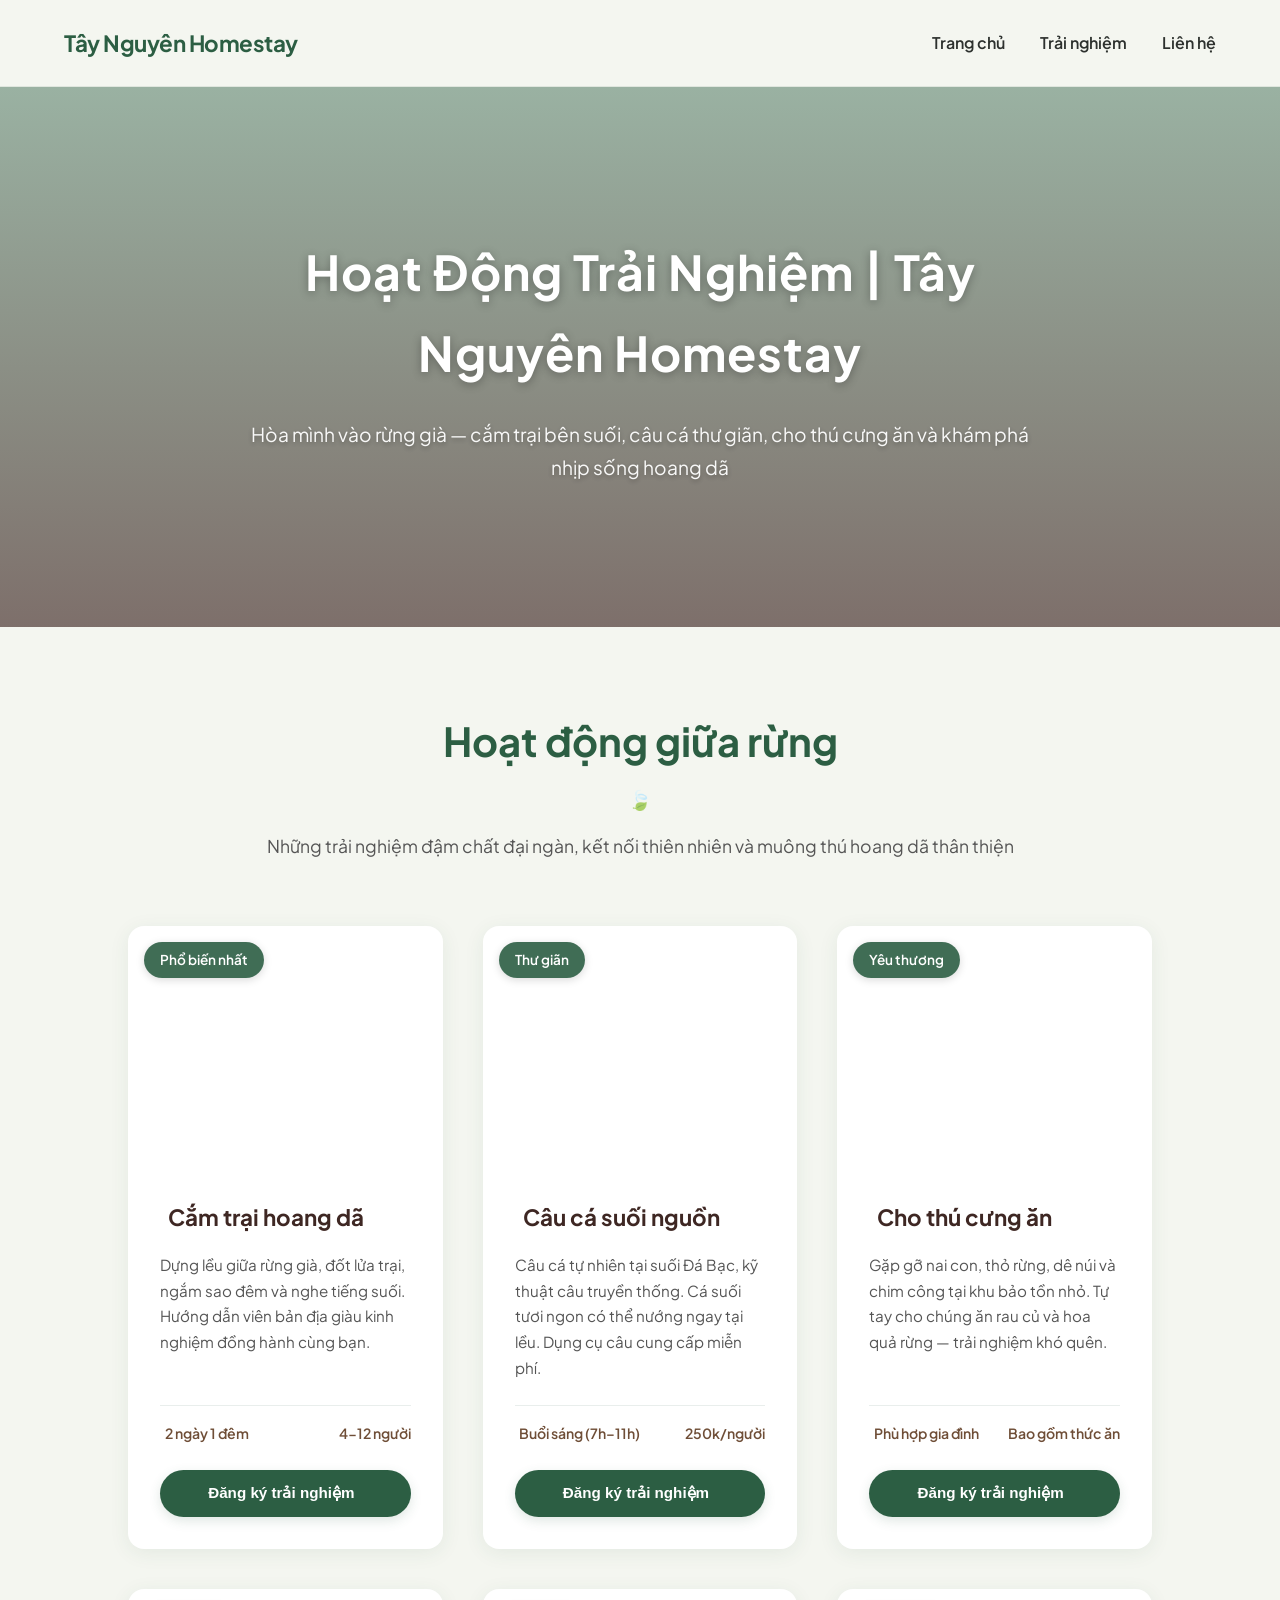
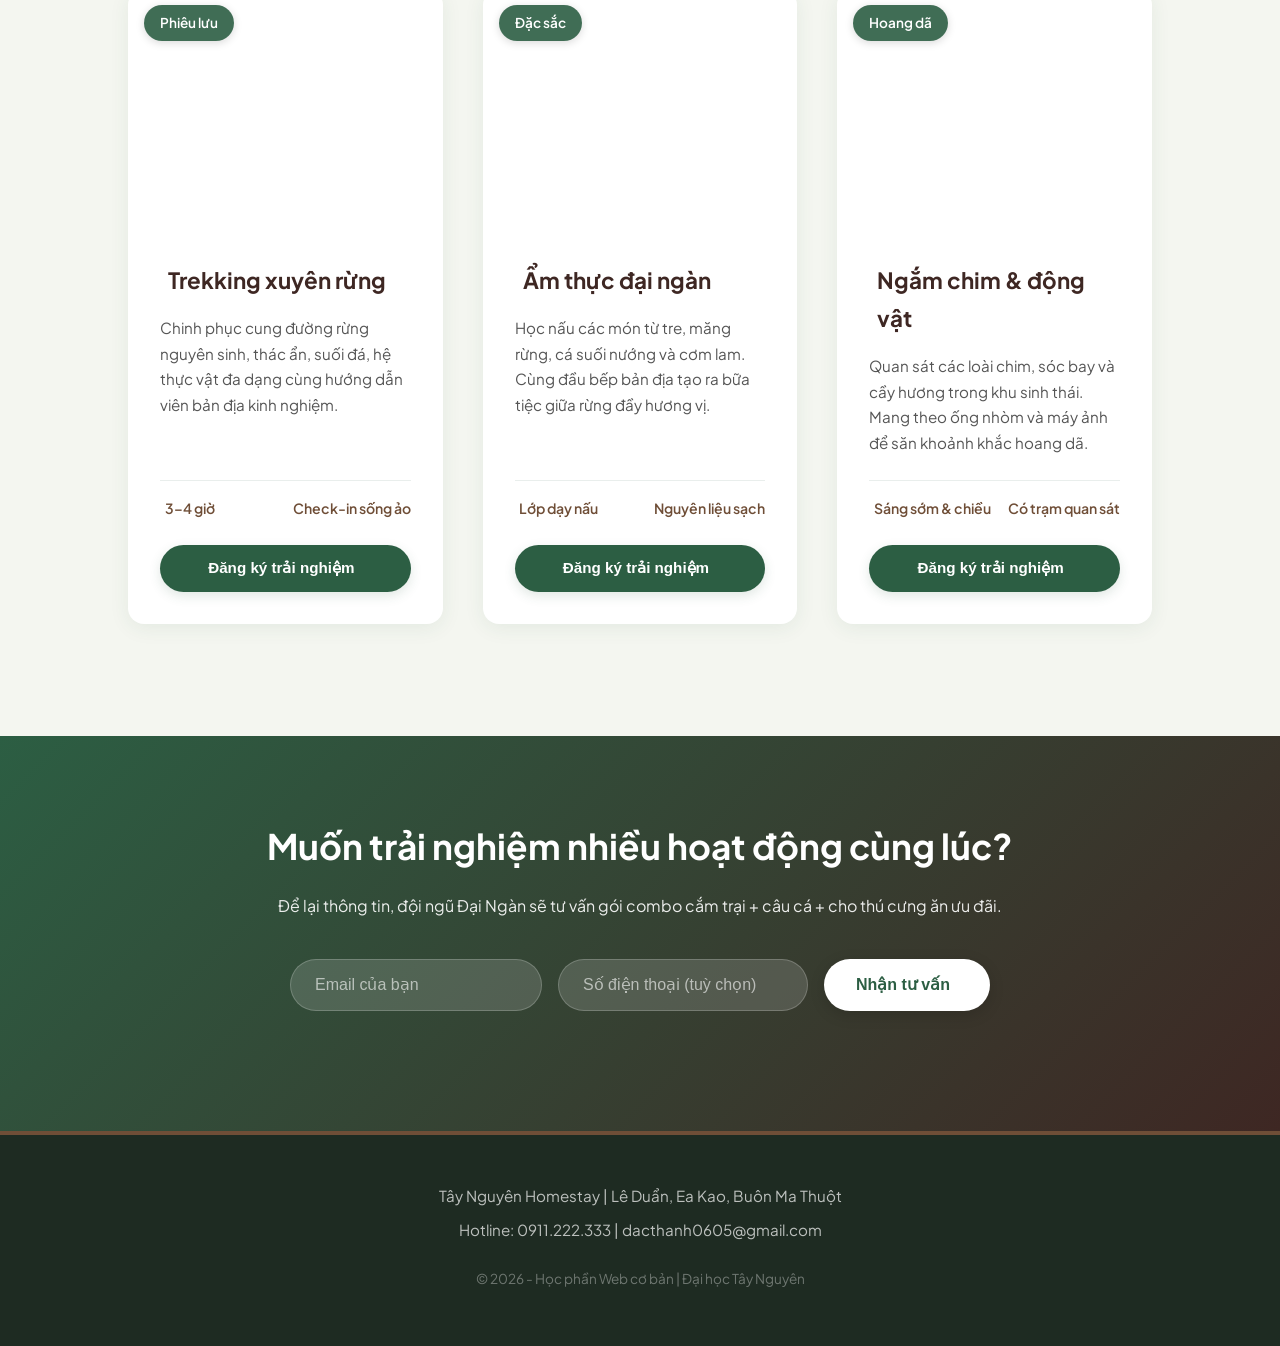
==== commit 58c30c36: "Update act.html" ====
--- a/act.html
+++ b/act.html
@@ -3,120 +3,424 @@
 <head>
   <meta charset="UTF-8">
   <meta name="viewport" content="width=device-width, initial-scale=1.0, user-scalable=yes">
-  <title>Trải nghiệm | Đại Ngàn Homestay</title>
-  <link href="https://fonts.googleapis.com/css2?family=Inter:opsz,wght@14..32,300;400;500;600;700&family=Playfair+Display:wght@400;500;600;700;800&display=swap" rel="stylesheet">
-  <link rel="stylesheet" href="https://cdnjs.cloudflare.com/ajax/libs/font-awesome/6.0.0-beta3/css/all.min.css">
-  <link rel="stylesheet" href="style.css">
+  <title>Hoạt Động Trải Nghiệm | Tây Nguyên Homestay</title></head>
   <style>
-    .activities {
-      padding: 90px 8%;
-      background: var(--wood-beige);
-    }
-    .section-header {
-      text-align: center;
-      margin-bottom: 56px;
-    }
-    .section-header h2 {
-      font-family: var(--font-serif);
-      font-size: clamp(1.8rem, 3vw, 2.5rem);
-      color: var(--forest-dark);
-      padding-bottom: 20px;
-      position: relative;
-    }
-    .section-header h2::after {
-      content: '';
-      display: block;
-      width: 56px;
-      height: 3px;
-      background: linear-gradient(to right, var(--primary-green), var(--amber-gold));
-      margin: 16px auto 0;
-      border-radius: 2px;
-    }
-    .section-header p {
-      color: var(--text-light);
-      font-size: 1.05rem;
-      margin-top: 14px;
-      max-width: 560px;
-      margin-left: auto;
-      margin-right: auto;
-    }
-    .card-content {
-      padding: 24px 26px 26px;
-    }
-    .card-content h3 {
-      font-size: 1.15rem;
-      margin-bottom: 10px;
-      color: var(--forest-dark);
-    }
-    .card-content p {
-      color: var(--text-light);
-      font-size: 0.92rem;
-      line-height: 1.7;
-      margin-bottom: 16px;
-    }
-    .info-row {
-      display: flex;
-      gap: 16px;
-      flex-wrap: wrap;
-      font-size: 0.82rem;
-      color: var(--text-light);
-      margin-bottom: 16px;
-      padding-top: 12px;
-      border-top: 1px solid #f1f5f9;
-    }
-    .info-row span {
-      display: flex;
-      align-items: center;
-      gap: 6px;
-    }
-    .info-row i {
-      color: var(--primary-green);
-    }
-    .callout h3 {
-      font-family: var(--font-serif);
-      font-size: 1.9rem;
-      font-weight: 600;
-      margin-bottom: 12px;
-      color: white;
-    }
-    .callout > p {
-      opacity: 0.8;
-      margin-bottom: 32px;
-      font-size: 1rem;
-    }
-    #consultBtn {
-      background: var(--amber-gold);
-      color: var(--forest-dark);
-      border: none;
-      padding: 14px 36px;
-      font-size: 0.82rem;
-      font-weight: 700;
-      letter-spacing: 0.1em;
-      text-transform: uppercase;
-      border-radius: 50px;
-      cursor: pointer;
-      transition: var(--transition);
-      box-shadow: 0 4px 20px rgba(229,184,66,0.3);
-    }
-    #consultBtn:hover {
-      background: var(--amber-hover);
-      transform: translateY(-2px);
-    }
-    #formFeedback {
-      margin-top: 14px;
-      font-size: 0.88rem;
-      color: #FFE3A4;
-      min-height: 20px;
-    }
+    /* --- Google Fonts (Cảm giác tự nhiên, phóng khoáng) --- */
+    @import url('https://fonts.googleapis.com/css2?family=Plus+Jakarta+Sans:wght@300;400;600;700&display=swap');
+/* --- Biến màu sắc & Reset CSS --- */
+:root {
+  --primary-forest: #2C5E43;   /* Xanh lá đại ngàn */
+  --primary-light: #4A7C59;    /* Xanh lá sáng nhạt */
+  --earth-brown: #6F4E37;      /* Nâu vỏ cây/gỗ */
+  --earth-dark: #3E2723;       /* Nâu đất đậm */
+  --sand-bg: #F4F6F0;          /* Trắng kem/be dịu mát */
+  --text-color: #2D312E;       /* Chữ xám đen tự nhiên */
+  --white: #FFFFFF;
+  --transition: all 0.3s cubic-bezier(0.25, 0.8, 0.25, 1);
+  --shadow: 0 4px 20px rgba(44, 94, 67, 0.08);
+}
+
+* {
+  margin: 0;
+  padding: 0;
+  box-sizing: border-box;
+}
+
+body {
+  font-family: 'Plus Jakarta Sans', sans-serif;
+  background-color: var(--sand-bg);
+  color: var(--text-color);
+  line-height: 1.7;
+  overflow-x: hidden;
+}
+
+/* --- Thanh điều hướng (Navbar) --- */
+.navbar {
+  display: flex;
+  justify-content: space-between;
+  align-items: center;
+  padding: 1.5rem 5%;
+  background: rgba(244, 246, 240, 0.85);
+  backdrop-filter: blur(10px);
+  position: sticky;
+  top: 0;
+  z-index: 1000;
+  border-bottom: 1px solid rgba(44, 94, 67, 0.1);
+}
+
+.navbar .logo {
+  font-size: 1.4rem;
+  font-weight: 700;
+  color: var(--primary-forest);
+  text-decoration: none;
+  letter-spacing: -0.5px;
+}
+
+.nav-links a {
+  text-decoration: none;
+  color: var(--text-color);
+  font-weight: 600;
+  margin-left: 2rem;
+  transition: var(--transition);
+  position: relative;
+}
+
+.nav-links a:hover, .nav-links a:focus {
+  color: var(--primary-forest);
+}
+
+.nav-links a::after {
+  content: '';
+  position: absolute;
+  bottom: -4px;
+  left: 0;
+  width: 0;
+  height: 2px;
+  background-color: var(--earth-brown);
+  transition: var(--transition);
+}
+
+.nav-links a:hover::after {
+  width: 100%;
+}
+
+/* --- Khu vực Hero (Banner đại ngàn) --- */
+.hero-forest {
+  height: 60vh;
+  min-height: 400px;
+  background: linear-gradient(rgba(44, 94, 67, 0.45), rgba(62, 39, 35, 0.65)), 
+              url('https://images.pexels.com/photos/1687845/pexels-photo-1687845.jpeg?auto=compress&cs=tinysrgb&w=1200') center/cover no-repeat fixed;
+  display: flex;
+  align-items: center;
+  justify-content: center;
+  text-align: center;
+  color: var(--white);
+  padding: 0 1rem;
+}
+
+.hero-content {
+  max-width: 800px;
+}
+
+.hero-forest h1 {
+  font-size: 3rem;
+  font-weight: 700;
+  margin-bottom: 1.5rem;
+  text-shadow: 0 2px 10px rgba(0,0,0,0.3);
+  letter-spacing: 1px;
+}
+
+.hero-forest p {
+  font-size: 1.2rem;
+  opacity: 0.95;
+  text-shadow: 0 2px 5px rgba(0,0,0,0.3);
+}
+
+/* --- Khu vực hoạt động trải nghiệm --- */
+.activities {
+  padding: 5rem 10%;
+}
+
+.section-header {
+  text-align: center;
+  margin-bottom: 4rem;
+}
+
+.section-header h2 {
+  font-size: 2.5rem;
+  color: var(--primary-forest);
+  margin-bottom: 1rem;
+  position: relative;
+}
+
+.section-header h2::after {
+  content: '🍃';
+  display: block;
+  font-size: 1.2rem;
+  margin-top: 0.5rem;
+  opacity: 0.7;
+}
+
+.section-header p {
+  color: #555;
+  font-size: 1.1rem;
+}
+
+/* --- Grid danh sách hoạt động --- */
+.activity-grid {
+  display: grid;
+  grid-template-columns: repeat(3, 1fr);
+  gap: 2.5rem;
+}
+
+.activity-card {
+  background: var(--white);
+  border-radius: 16px;
+  overflow: hidden;
+  box-shadow: var(--shadow);
+  transition: var(--transition);
+  display: flex;
+  flex-direction: column;
+}
+
+.activity-card:hover {
+  transform: translateY(-8px);
+  box-shadow: 0 12px 30px rgba(44, 94, 67, 0.12);
+}
+
+.card-img {
+  height: 240px;
+  background-size: cover;
+  background-position: center;
+  position: relative;
+  transition: var(--transition);
+}
+
+.activity-card:hover .card-img {
+  transform: scale(1.02);
+}
+
+.badge {
+  position: absolute;
+  top: 1rem;
+  left: 1rem;
+  background-color: rgba(44, 94, 67, 0.9);
+  color: var(--white);
+  padding: 0.4rem 1rem;
+  border-radius: 50px;
+  font-size: 0.85rem;
+  font-weight: 600;
+  backdrop-filter: blur(4px);
+  box-shadow: 0 2px 8px rgba(0,0,0,0.15);
+}
+
+.card-content {
+  padding: 2rem;
+  display: flex;
+  flex-direction: column;
+  flex-grow: 1;
+}
+
+.card-content h3 {
+  color: var(--earth-dark);
+  font-size: 1.4rem;
+  margin-bottom: 1rem;
+  display: flex;
+  align-items: center;
+  gap: 0.5rem;
+}
+
+.card-content h3 i {
+  color: var(--primary-light);
+}
+
+.card-content p {
+  color: #555;
+  font-size: 0.95rem;
+  margin-bottom: 1.5rem;
+  flex-grow: 1;
+}
+
+.info-row {
+  display: flex;
+  justify-content: space-between;
+  border-top: 1px solid rgba(44, 94, 67, 0.1);
+  padding-top: 1rem;
+  margin-bottom: 1.5rem;
+  font-size: 0.88rem;
+  color: var(--earth-brown);
+  font-weight: 600;
+}
+
+.info-row i {
+  margin-right: 0.3rem;
+  color: var(--primary-light);
+}
+
+/* --- Nút Đăng Ký --- */
+.btn-forest {
+  background-color: var(--primary-forest);
+  color: var(--white);
+  border: none;
+  padding: 0.9rem 1.5rem;
+  font-size: 0.95rem;
+  font-weight: 600;
+  border-radius: 50px;
+  cursor: pointer;
+  transition: var(--transition);
+  display: flex;
+  align-items: center;
+  justify-content: center;
+  gap: 0.5rem;
+  width: 100%;
+  box-shadow: 0 4px 12px rgba(44, 94, 67, 0.15);
+}
+
+.btn-forest:hover {
+  background-color: var(--earth-brown);
+  transform: translateY(-2px);
+  box-shadow: 0 6px 18px rgba(111, 78, 55, 0.3);
+}
+
+/* --- Khối Kêu Gọi Nhận Tư Vấn (Callout Form) --- */
+.callout {
+  background: linear-gradient(135deg, var(--primary-forest), var(--earth-dark));
+  color: var(--white);
+  text-align: center;
+  padding: 5rem 2rem;
+  margin-top: 2rem;
+}
+
+.callout h3 {
+  font-size: 2.2rem;
+  margin-bottom: 1rem;
+}
+
+.callout p {
+  margin-bottom: 2.5rem;
+  opacity: 0.9;
+}
+
+.contact-form {
+  display: flex;
+  justify-content: center;
+  gap: 1rem;
+  max-width: 700px;
+  margin: 0 auto;
+}
+
+.contact-form input {
+  padding: 1rem 1.5rem;
+  border: 1px solid rgba(255,255,255,0.2);
+  border-radius: 50px;
+  font-size: 1rem;
+  outline: none;
+  transition: var(--transition);
+}
+
+.contact-form input[type="email"] {
+  flex: 2;
+  background: rgba(255, 255, 255, 0.15);
+  color: var(--white);
+}
+
+.contact-form input[type="text"] {
+  flex: 1;
+  background: rgba(255, 255, 255, 0.15);
+  color: var(--white);
+}
+
+.contact-form input::placeholder {
+  color: rgba(255, 255, 255, 0.6);
+}
+
+.contact-form input:focus {
+  background: var(--white);
+  color: var(--text-color);
+}
+
+#consultBtn {
+  background-color: var(--white);
+  color: var(--primary-forest);
+  border: none;
+  padding: 1rem 2rem;
+  font-size: 1rem;
+  font-weight: 600;
+  border-radius: 50px;
+  cursor: pointer;
+  transition: var(--transition);
+  display: flex;
+  align-items: center;
+  gap: 0.5rem;
+  box-shadow: 0 4px 15px rgba(0,0,0,0.15);
+}
+
+#consultBtn:hover {
+  background-color: var(--sand-bg);
+  transform: translateY(-2px);
+}
+
+#formFeedback {
+  margin-top: 1rem;
+  font-size: 0.95rem;
+  font-weight: 600;
+}
+
+/* --- Chân trang (Footer) --- */
+footer {
+  background-color: #1E2B22;
+  color: rgba(255, 255, 255, 0.7);
+  text-align: center;
+  padding: 3rem 1rem;
+  font-size: 0.95rem;
+  border-top: 4px solid var(--earth-brown);
+}
+
+footer p {
+  margin-bottom: 0.5rem;
+}
+
+footer p:last-child {
+  margin-top: 1.5rem;
+  font-size: 0.85rem;
+  opacity: 0.5;
+}
+
+/* --- Hệ thống Responsive --- */
+@media (max-width: 1200px) {
+  .activity-grid {
+    grid-template-columns: repeat(2, 1fr);
+    gap: 2rem;
+  }
+}
+
+@media (max-width: 992px) {
+  section.activities {
+    padding: 4rem 5%;
+  }
+  .contact-form {
+    flex-direction: column;
+    max-width: 450px;
+    border-radius: 0;
+  }
+  .contact-form input {
+    width: 100%;
+  }
+  #consultBtn {
+    justify-content: center;
+  }
+}
+
+@media (max-width: 768px) {
+  .navbar {
+    flex-direction: column;
+    gap: 1rem;
+    padding: 1rem;
+  }
+  .nav-links a {
+    margin: 0 0.8rem;
+  }
+  .hero-forest h1 {
+    font-size: 2.2rem;
+  }
+  .hero-forest p {
+    font-size: 1rem;
+  }
+  .section-header h2 {
+    font-size: 2rem;
+  }
+  .activity-grid {
+    grid-template-columns: 1fr;
+    gap: 2rem;
+  }
+}
   </style>
-</head>
 <body>
 
 <nav class="navbar">
-  <a href="index.html" class="logo"><span>🌿</span> Đại Ngàn Homestay</a>
+  <a href="index.html" class="logo">Tây Nguyên Homestay</a>
   <div class="nav-links">
     <a href="index.html">Trang chủ</a>
-    <a href="rooms.html">Phòng nghỉ</a>
     <a href="act.html">Trải nghiệm</a>
     <a href="contact.html">Liên hệ</a>
   </div>
@@ -124,7 +428,7 @@
 
 <section class="hero-forest">
   <div class="hero-content">
-    <h1>Trải Nghiệm Đại Ngàn</h1>
+    <h1>Hoạt Động Trải Nghiệm | Tây Nguyên Homestay</h1>
     <p>Hòa mình vào rừng già — cắm trại bên suối, câu cá thư giãn, cho thú cưng ăn và khám phá nhịp sống hoang dã</p>
   </div>
 </section>
@@ -145,7 +449,7 @@
         <p>Dựng lều giữa rừng già, đốt lửa trại, ngắm sao đêm và nghe tiếng suối. Hướng dẫn viên bản địa giàu kinh nghiệm đồng hành cùng bạn.</p>
         <div class="info-row">
           <span><i class="far fa-clock"></i> 2 ngày 1 đêm</span>
-          <span><i class="fas fa-users"></i> 4–12 người</span>
+          <span><i class="fas fa-users"></i> 4-12 người</span>
         </div>
         <button class="btn-forest" onclick="redirectToContact('Hoạt động cắm trại, câu cá', 'Chào Đại Ngàn, mình muốn đăng ký trải nghiệm Cắm trại hoang dã cho nhóm.')">Đăng ký trải nghiệm <i class="fas fa-arrow-right"></i></button>
       </div>
@@ -241,43 +545,10 @@
 </div>
 
 <footer>
-  <div class="social">
-    <i class="fab fa-facebook-f"></i>
-    <i class="fab fa-instagram"></i>
-    <i class="fab fa-youtube"></i>
-  </div>
-  <p style="margin-top: 1rem;">🌲 Homestay Rừng - Đại Ngàn Retreat | Lê Duẩn, Ea Kao, Buôn Ma Thuột</p>
-  <p>📞 Hotline: 0911.222.333 | ✉️ dacthanh0605@gmail.com</p>
-  <p style="margin-top: 1rem; font-size: 0.8rem;">© 2026 - Học phần Web cơ bản | Mang linh hồn rừng vào giao diện số</p>
+  <p>Tây Nguyên Homestay | Lê Duẩn, Ea Kao, Buôn Ma Thuột</p>
+  <p>Hotline: 0911.222.333 | dacthanh0605@gmail.com</p>
+  <p>© 2026 - Học phần Web cơ bản | Đại học Tây Nguyên</p>
 </footer>
 
-<script src="script.js"></script>
-<script>
-  // Hàm xử lý chuyển trang thông minh qua contact.html kèm theo dữ liệu
-  function redirectToContact(subjectValue, messageValue) {
-    // Mã hóa các chuỗi ký tự để đưa an toàn lên thanh URL
-    const encodedSubject = encodeURIComponent(subjectValue);
-    const encodedMessage = encodeURIComponent(messageValue);
-    
-    // Chuyển hướng trình duyệt sang trang liên hệ kèm tham số
-    window.location.href = `contact.html?subject=${encodedSubject}&message=${encodedMessage}`;
-  }
-
-  const consultBtn = document.getElementById('consultBtn');
-  const feedback = document.getElementById('formFeedback');
-  
-  consultBtn.addEventListener('click', function() {
-    const email = document.getElementById('contactEmail').value.trim();
-    const phone = document.getElementById('contactPhone').value.trim();
-    if(!email && !phone) {
-      feedback.textContent = '⚠️ Vui lòng nhập email hoặc số điện thoại để nhận tư vấn.';
-      return;
-    }
-    
-    // Nếu khách nhập thông tin ở khung combo, chuyển thẳng họ sang trang contact và điền sẵn lời nhắn combo
-    const comboMsg = `Tôi muốn nhận tư vấn gói combo tích hợp nhiều hoạt động. Email: ${email || 'Trống'}, SĐT: ${phone || 'Trống'}.`;
-    redirectToContact('Hoạt động cắm trại, câu cá', comboMsg);
-  });
-</script>
 </body>
-</html>+</html>
